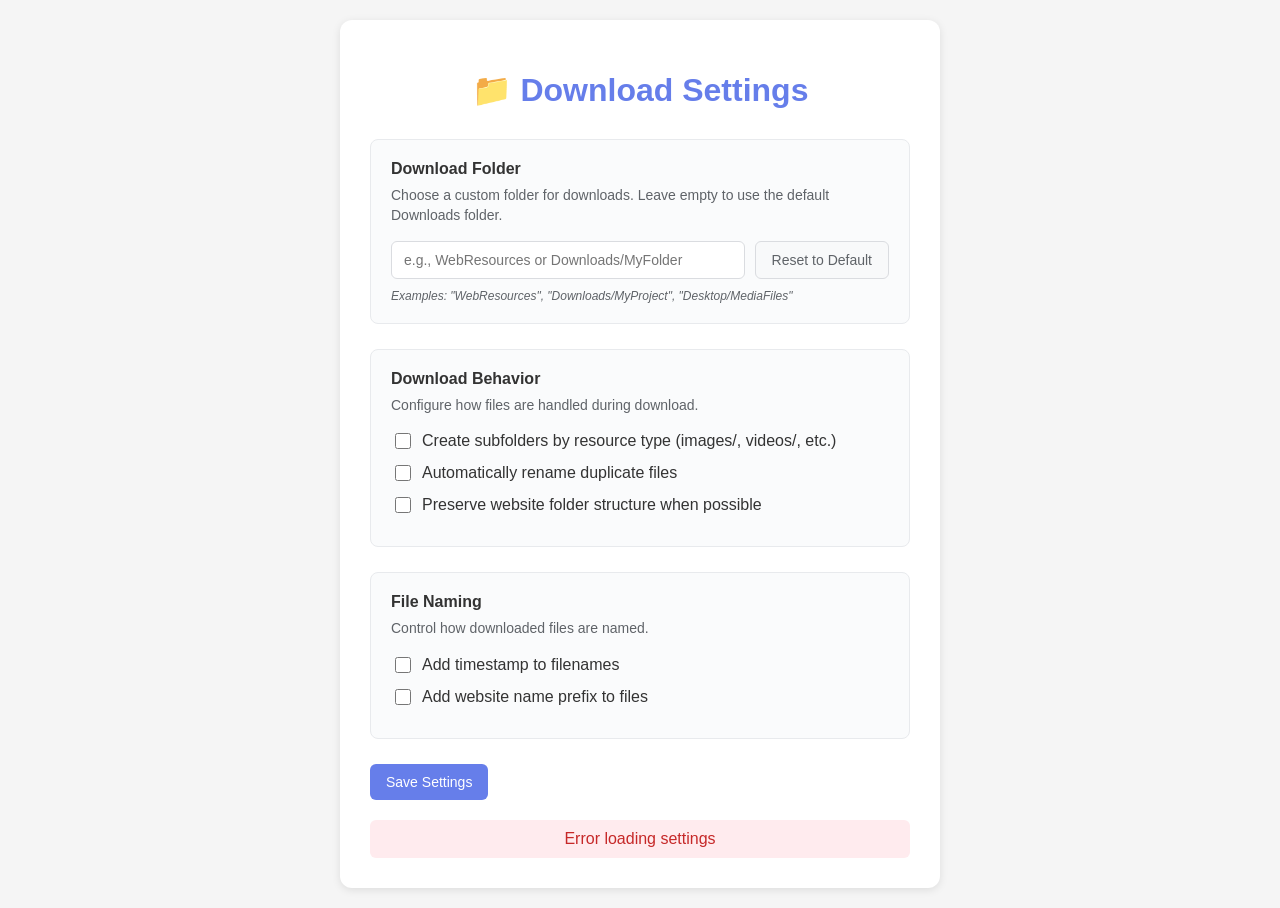
==== options.html @ c644d363 "Add custom download folder and advanced settings 🎯 NEW FEATURES: - Custom download folder selection " ====
<!DOCTYPE html>
<html lang="en">

<head>
    <meta charset="UTF-8">
    <meta name="viewport" content="width=device-width, initial-scale=1.0">
    <title>Webpage Resource Downloader - Settings</title>
    <style>
        body {
            font-family: -apple-system, BlinkMacSystemFont, 'Segoe UI', Roboto, Arial, sans-serif;
            max-width: 600px;
            margin: 0 auto;
            padding: 20px;
            background-color: #f5f5f5;
            color: #333;
        }

        .container {
            background: white;
            padding: 30px;
            border-radius: 12px;
            box-shadow: 0 2px 8px rgba(0, 0, 0, 0.1);
        }

        h1 {
            color: #667eea;
            margin-bottom: 30px;
            text-align: center;
        }

        .setting-group {
            margin-bottom: 25px;
            padding: 20px;
            border: 1px solid #e8eaed;
            border-radius: 8px;
            background-color: #fafbfc;
        }

        .setting-label {
            display: block;
            font-weight: 600;
            margin-bottom: 8px;
            color: #333;
        }

        .setting-description {
            font-size: 14px;
            color: #5f6368;
            margin-bottom: 15px;
            line-height: 1.4;
        }

        .folder-input-container {
            display: flex;
            gap: 10px;
            align-items: center;
            margin-bottom: 10px;
        }

        input[type="text"] {
            flex: 1;
            padding: 10px 12px;
            border: 1px solid #dadce0;
            border-radius: 6px;
            font-size: 14px;
            background-color: white;
        }

        input[type="text"]:focus {
            outline: none;
            border-color: #667eea;
            box-shadow: 0 0 0 2px rgba(102, 126, 234, 0.2);
        }

        .btn {
            padding: 10px 16px;
            border: none;
            border-radius: 6px;
            font-size: 14px;
            font-weight: 500;
            cursor: pointer;
            transition: all 0.2s ease;
        }

        .btn-primary {
            background-color: #667eea;
            color: white;
        }

        .btn-primary:hover {
            background-color: #5a6fd8;
        }

        .btn-secondary {
            background-color: #f8f9fa;
            color: #5f6368;
            border: 1px solid #dadce0;
        }

        .btn-secondary:hover {
            background-color: #e8eaed;
        }

        .checkbox-group {
            display: flex;
            align-items: center;
            gap: 8px;
            margin-bottom: 10px;
        }

        input[type="checkbox"] {
            width: 16px;
            height: 16px;
            accent-color: #667eea;
        }

        .current-folder {
            background-color: #e8f5e8;
            padding: 10px;
            border-radius: 6px;
            font-family: monospace;
            font-size: 13px;
            margin-bottom: 10px;
            word-break: break-all;
        }

        .save-status {
            text-align: center;
            padding: 10px;
            border-radius: 6px;
            margin-top: 20px;
            display: none;
        }

        .save-status.success {
            background-color: #e8f5e8;
            color: #2d7d2d;
            display: block;
        }

        .save-status.error {
            background-color: #ffebee;
            color: #c62828;
            display: block;
        }

        .example-folder {
            font-size: 12px;
            color: #5f6368;
            font-style: italic;
            margin-top: 5px;
        }

        .reset-btn {
            background-color: #ea6667;
            color: white;
            margin-left: 10px;
        }

        .reset-btn:hover {
            background-color: #d85a5b;
        }
    </style>
</head>

<body>
    <div class="container">
        <h1>📁 Download Settings</h1>

        <div class="setting-group">
            <label class="setting-label">Download Folder</label>
            <div class="setting-description">
                Choose a custom folder for downloads. Leave empty to use the default Downloads folder.
            </div>

            <div id="currentFolderDisplay" class="current-folder" style="display: none;">
                Current: <span id="currentFolderPath"></span>
            </div>

            <div class="folder-input-container">
                <input type="text" id="downloadFolder" placeholder="e.g., WebResources or Downloads/MyFolder">
                <button type="button" class="btn btn-secondary" id="resetFolderBtn">Reset to Default</button>
            </div>

            <div class="example-folder">
                Examples: "WebResources", "Downloads/MyProject", "Desktop/MediaFiles"
            </div>
        </div>

        <div class="setting-group">
            <label class="setting-label">Download Behavior</label>
            <div class="setting-description">
                Configure how files are handled during download.
            </div>

            <div class="checkbox-group">
                <input type="checkbox" id="createSubfolders">
                <label for="createSubfolders">Create subfolders by resource type (images/, videos/, etc.)</label>
            </div>

            <div class="checkbox-group">
                <input type="checkbox" id="avoidDuplicates">
                <label for="avoidDuplicates">Automatically rename duplicate files</label>
            </div>

            <div class="checkbox-group">
                <input type="checkbox" id="preserveStructure">
                <label for="preserveStructure">Preserve website folder structure when possible</label>
            </div>
        </div>

        <div class="setting-group">
            <label class="setting-label">File Naming</label>
            <div class="setting-description">
                Control how downloaded files are named.
            </div>

            <div class="checkbox-group">
                <input type="checkbox" id="addTimestamp">
                <label for="addTimestamp">Add timestamp to filenames</label>
            </div>

            <div class="checkbox-group">
                <input type="checkbox" id="addWebsiteName">
                <label for="addWebsiteName">Add website name prefix to files</label>
            </div>
        </div>

        <button type="button" class="btn btn-primary" id="saveSettingsBtn">Save Settings</button>

        <div id="saveStatus" class="save-status"></div>
    </div>

    <script src="options.js"></script>
</body>

</html>
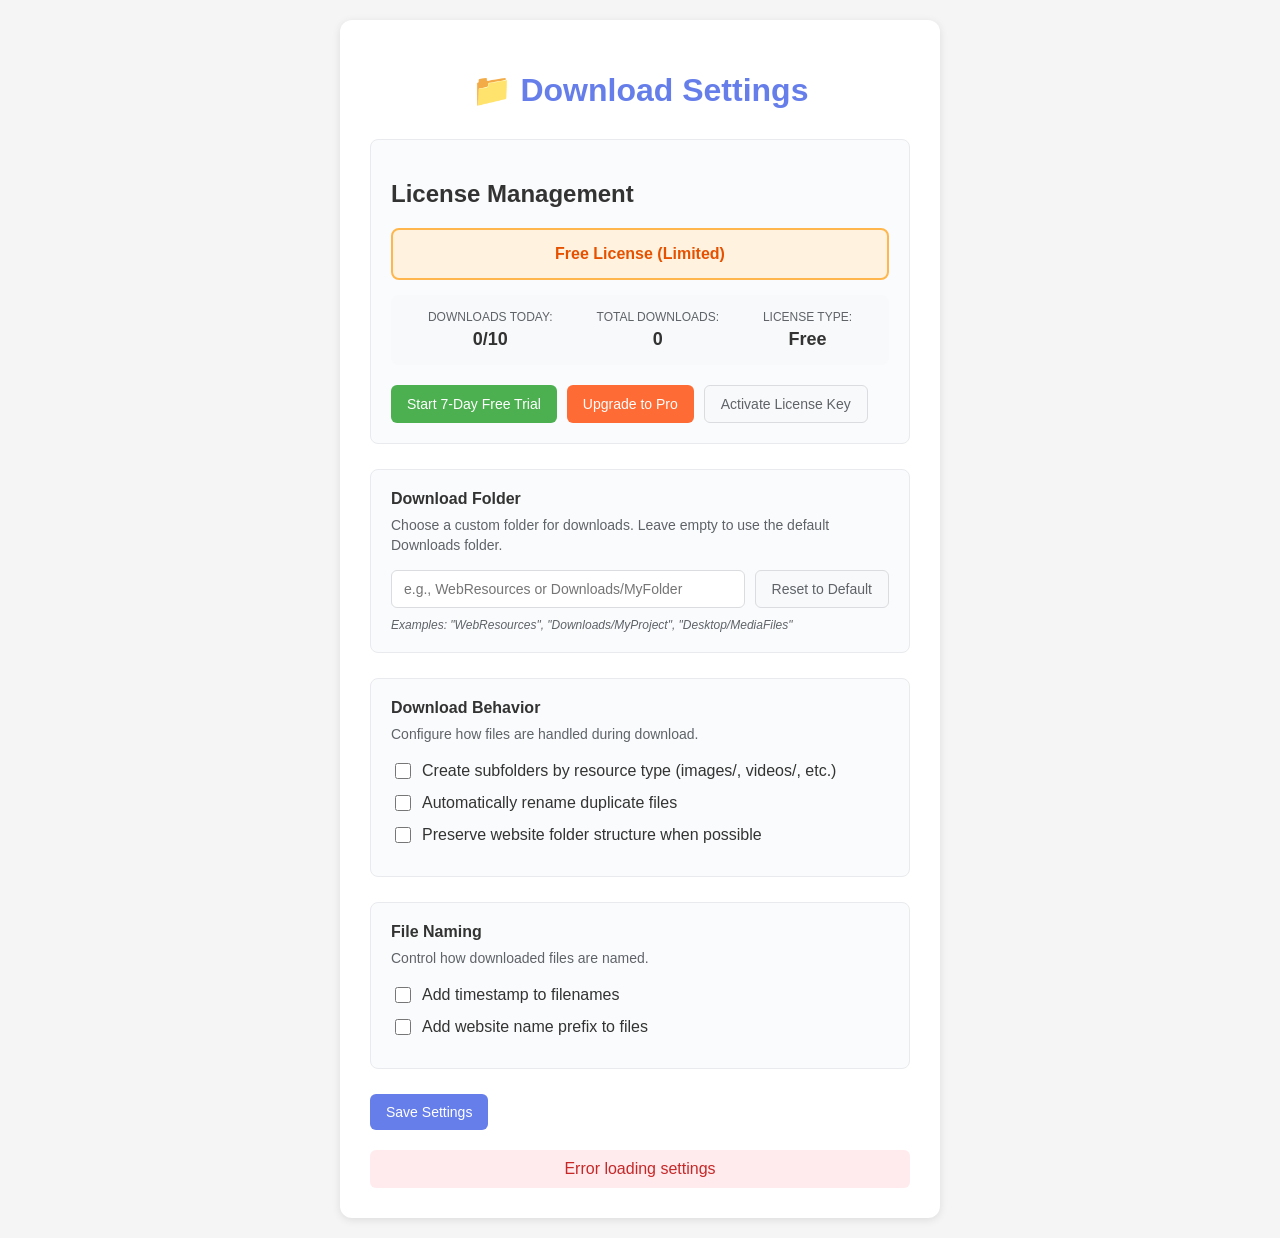
==== commit 7010b1bf: "Optimize free tier for user growth and engagement 🚀 GROWTH OPTIMIZATION: - Reduced batch limit from " ====
--- a/options.html
+++ b/options.html
@@ -160,12 +160,272 @@
         .reset-btn:hover {
             background-color: #d85a5b;
         }
+
+        /* License Management Styles */
+        .license-info {
+            margin-bottom: 20px;
+        }
+
+        .license-status {
+            font-size: 16px;
+            font-weight: 600;
+            padding: 15px;
+            border-radius: 8px;
+            text-align: center;
+            margin-bottom: 15px;
+        }
+
+        .license-status.free {
+            background-color: #FFF3E0;
+            color: #E65100;
+            border: 2px solid #FFB74D;
+        }
+
+        .license-status.pro {
+            background-color: #E8F5E8;
+            color: #2E7D32;
+            border: 2px solid #4CAF50;
+        }
+
+        .license-status.trial {
+            background-color: #E3F2FD;
+            color: #1565C0;
+            border: 2px solid #42A5F5;
+        }
+
+        .usage-stats {
+            display: flex;
+            justify-content: space-around;
+            background: #f8f9fa;
+            padding: 15px;
+            border-radius: 8px;
+            margin-bottom: 20px;
+        }
+
+        .stat-item {
+            text-align: center;
+        }
+
+        .stat-label {
+            display: block;
+            font-size: 12px;
+            color: #5f6368;
+            margin-bottom: 5px;
+            text-transform: uppercase;
+            font-weight: 500;
+        }
+
+        .stat-item span:last-child {
+            font-size: 18px;
+            font-weight: 600;
+            color: #333;
+        }
+
+        .license-actions {
+            display: flex;
+            gap: 10px;
+            flex-wrap: wrap;
+        }
+
+        .trial-btn {
+            background-color: #4CAF50;
+            color: white;
+        }
+
+        .trial-btn:hover {
+            background-color: #45A049;
+        }
+
+        .upgrade-btn {
+            background-color: #FF6B35;
+            color: white;
+        }
+
+        .upgrade-btn:hover {
+            background-color: #E55A2B;
+        }
+
+        .secondary-btn {
+            background-color: #f8f9fa;
+            color: #5f6368;
+            border: 1px solid #dadce0;
+        }
+
+        .secondary-btn:hover {
+            background-color: #e8eaed;
+        }
+
+        /* Modal Styles */
+        .upgrade-modal-overlay {
+            position: fixed;
+            top: 0;
+            left: 0;
+            width: 100%;
+            height: 100%;
+            background: rgba(0, 0, 0, 0.5);
+            display: flex;
+            justify-content: center;
+            align-items: center;
+            z-index: 10000;
+        }
+
+        .upgrade-modal {
+            background: white;
+            border-radius: 12px;
+            width: 500px;
+            max-width: 90vw;
+            max-height: 90vh;
+            overflow-y: auto;
+            box-shadow: 0 4px 20px rgba(0, 0, 0, 0.3);
+        }
+
+        .modal-header {
+            display: flex;
+            justify-content: space-between;
+            align-items: center;
+            padding: 20px;
+            border-bottom: 1px solid #eee;
+        }
+
+        .modal-header h3 {
+            margin: 0;
+            color: #333;
+        }
+
+        .modal-close {
+            background: none;
+            border: none;
+            font-size: 24px;
+            cursor: pointer;
+            color: #999;
+            padding: 0;
+            width: 30px;
+            height: 30px;
+            display: flex;
+            align-items: center;
+            justify-content: center;
+        }
+
+        .modal-close:hover {
+            color: #333;
+        }
+
+        .modal-content {
+            padding: 20px;
+        }
+
+        .license-comparison {
+            display: flex;
+            gap: 20px;
+            margin-bottom: 20px;
+        }
+
+        .license-tier {
+            flex: 1;
+            padding: 20px;
+            border: 2px solid #e0e0e0;
+            border-radius: 8px;
+            text-align: center;
+        }
+
+        .license-tier.pro {
+            border-color: #FF6B35;
+            position: relative;
+        }
+
+        .license-tier h4 {
+            margin: 0 0 15px 0;
+            font-size: 18px;
+            color: #333;
+        }
+
+        .license-tier ul {
+            list-style: none;
+            padding: 0;
+            margin: 0 0 15px 0;
+        }
+
+        .license-tier li {
+            padding: 5px 0;
+            font-size: 14px;
+            color: #666;
+        }
+
+        .license-tier li:before {
+            content: "✓ ";
+            color: #4CAF50;
+            font-weight: bold;
+        }
+
+        .price {
+            font-size: 20px;
+            font-weight: bold;
+            color: #FF6B35;
+            margin-top: 15px;
+        }
+
+        .modal-actions {
+            display: flex;
+            gap: 10px;
+            justify-content: center;
+        }
+
+        /* Responsive design for modal */
+        @media (max-width: 600px) {
+            .license-comparison {
+                flex-direction: column;
+            }
+            
+            .upgrade-modal {
+                width: 95vw;
+                margin: 20px;
+            }
+            
+            .modal-actions {
+                flex-direction: column;
+            }
+        }
     </style>
 </head>
 
 <body>
     <div class="container">
         <h1>📁 Download Settings</h1>
+
+        <div class="setting-group">
+            <h2>License Management</h2>
+            <div class="license-info">
+                <div id="license-status" class="license-status">
+                    Loading license status...
+                </div>
+                <div class="usage-stats">
+                    <div class="stat-item">
+                        <span class="stat-label">Downloads Today:</span>
+                        <span id="daily-downloads">0</span>
+                    </div>
+                    <div class="stat-item">
+                        <span class="stat-label">Total Downloads:</span>
+                        <span id="total-downloads">0</span>
+                    </div>
+                    <div class="stat-item">
+                        <span class="stat-label">License Type:</span>
+                        <span id="license-type">Free</span>
+                    </div>
+                </div>
+            </div>
+            
+            <div class="license-actions">
+                <button id="start-trial-btn" class="btn trial-btn" style="display: none;">
+                    Start 7-Day Free Trial
+                </button>
+                <button id="upgrade-btn" class="btn upgrade-btn">
+                    Upgrade to Pro
+                </button>
+                <button id="activate-license-btn" class="btn secondary-btn">
+                    Activate License Key
+                </button>
+            </div>
+        </div>
 
         <div class="setting-group">
             <label class="setting-label">Download Folder</label>
@@ -231,6 +491,7 @@
         <div id="saveStatus" class="save-status"></div>
     </div>
 
+    <script src="license.js"></script>
     <script src="options.js"></script>
 </body>
 
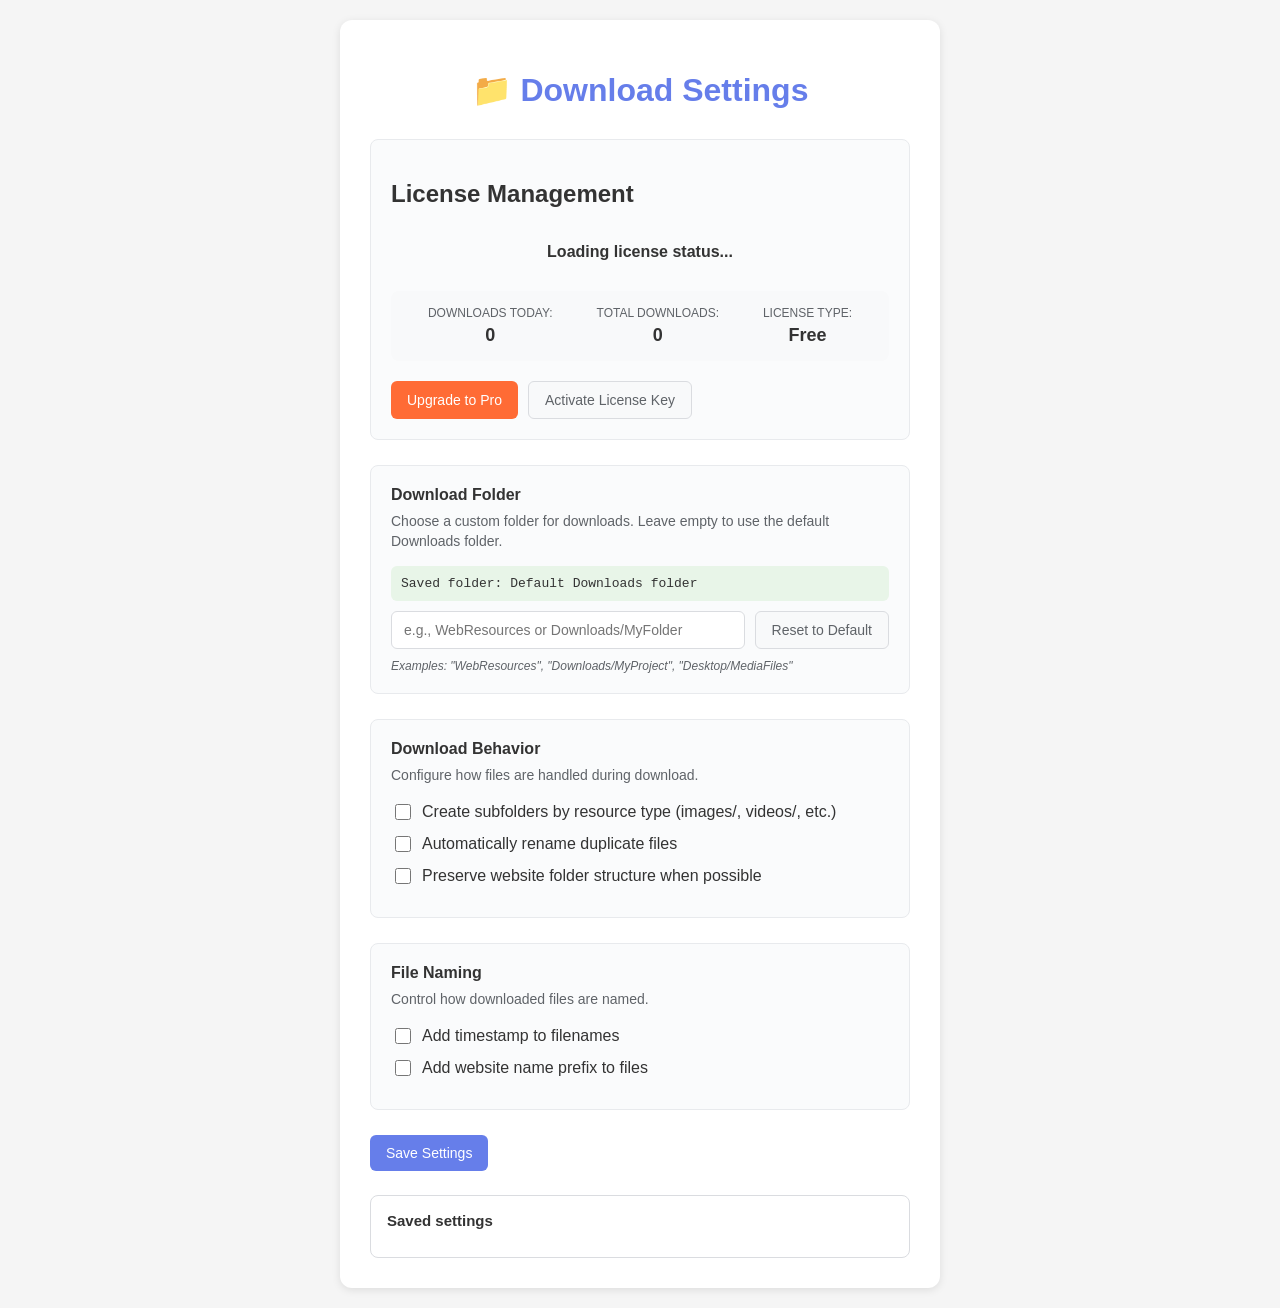
==== commit 4e1bc3c8: "make it ready for production" ====
--- a/options.html
+++ b/options.html
@@ -126,22 +126,91 @@
 
         .save-status {
             text-align: center;
-            padding: 10px;
+            padding: 10px 14px;
             border-radius: 6px;
             margin-top: 20px;
+            font-size: 14px;
+            font-weight: 500;
             display: none;
+        }
+
+        .save-status.visible {
+            display: block;
         }
 
         .save-status.success {
             background-color: #e8f5e8;
             color: #2d7d2d;
-            display: block;
+            border: 1px solid #a5d6a7;
         }
 
         .save-status.error {
             background-color: #ffebee;
             color: #c62828;
-            display: block;
+            border: 1px solid #ef9a9a;
+        }
+
+        .settings-summary {
+            margin-top: 24px;
+            padding: 16px;
+            border: 1px solid #dadce0;
+            border-radius: 8px;
+            background: #fff;
+        }
+
+        .settings-summary h3 {
+            margin: 0 0 12px;
+            font-size: 15px;
+            color: #333;
+        }
+
+        .settings-summary-list {
+            margin: 0;
+            padding: 0;
+            list-style: none;
+        }
+
+        .settings-summary-list li {
+            display: flex;
+            justify-content: space-between;
+            gap: 12px;
+            padding: 8px 0;
+            border-bottom: 1px solid #eee;
+            font-size: 13px;
+        }
+
+        .settings-summary-list li:last-child {
+            border-bottom: none;
+        }
+
+        .settings-summary-list .label {
+            color: #5f6368;
+        }
+
+        .settings-summary-list .value {
+            color: #202124;
+            font-weight: 500;
+            text-align: right;
+            word-break: break-word;
+        }
+
+        .settings-summary-list .value.on {
+            color: #2e7d32;
+        }
+
+        .settings-summary-list .value.off {
+            color: #9aa0a6;
+        }
+
+        .settings-summary-updated {
+            margin-top: 10px;
+            font-size: 12px;
+            color: #5f6368;
+            text-align: right;
+        }
+
+        .btn-primary.saved {
+            background-color: #2e7d32;
         }
 
         .example-folder {
@@ -433,8 +502,8 @@
                 Choose a custom folder for downloads. Leave empty to use the default Downloads folder.
             </div>
 
-            <div id="currentFolderDisplay" class="current-folder" style="display: none;">
-                Current: <span id="currentFolderPath"></span>
+            <div id="currentFolderDisplay" class="current-folder">
+                Saved folder: <span id="currentFolderPath">Default Downloads folder</span>
             </div>
 
             <div class="folder-input-container">
@@ -488,9 +557,16 @@
 
         <button type="button" class="btn btn-primary" id="saveSettingsBtn">Save Settings</button>
 
-        <div id="saveStatus" class="save-status"></div>
+        <div id="saveStatus" class="save-status" role="status" aria-live="polite"></div>
+
+        <div id="settingsSummary" class="settings-summary">
+            <h3>Saved settings</h3>
+            <ul id="settingsSummaryList" class="settings-summary-list"></ul>
+            <div id="settingsSummaryUpdated" class="settings-summary-updated"></div>
+        </div>
     </div>
 
+    <script src="browser-compatibility.js"></script>
     <script src="license.js"></script>
     <script src="options.js"></script>
 </body>
